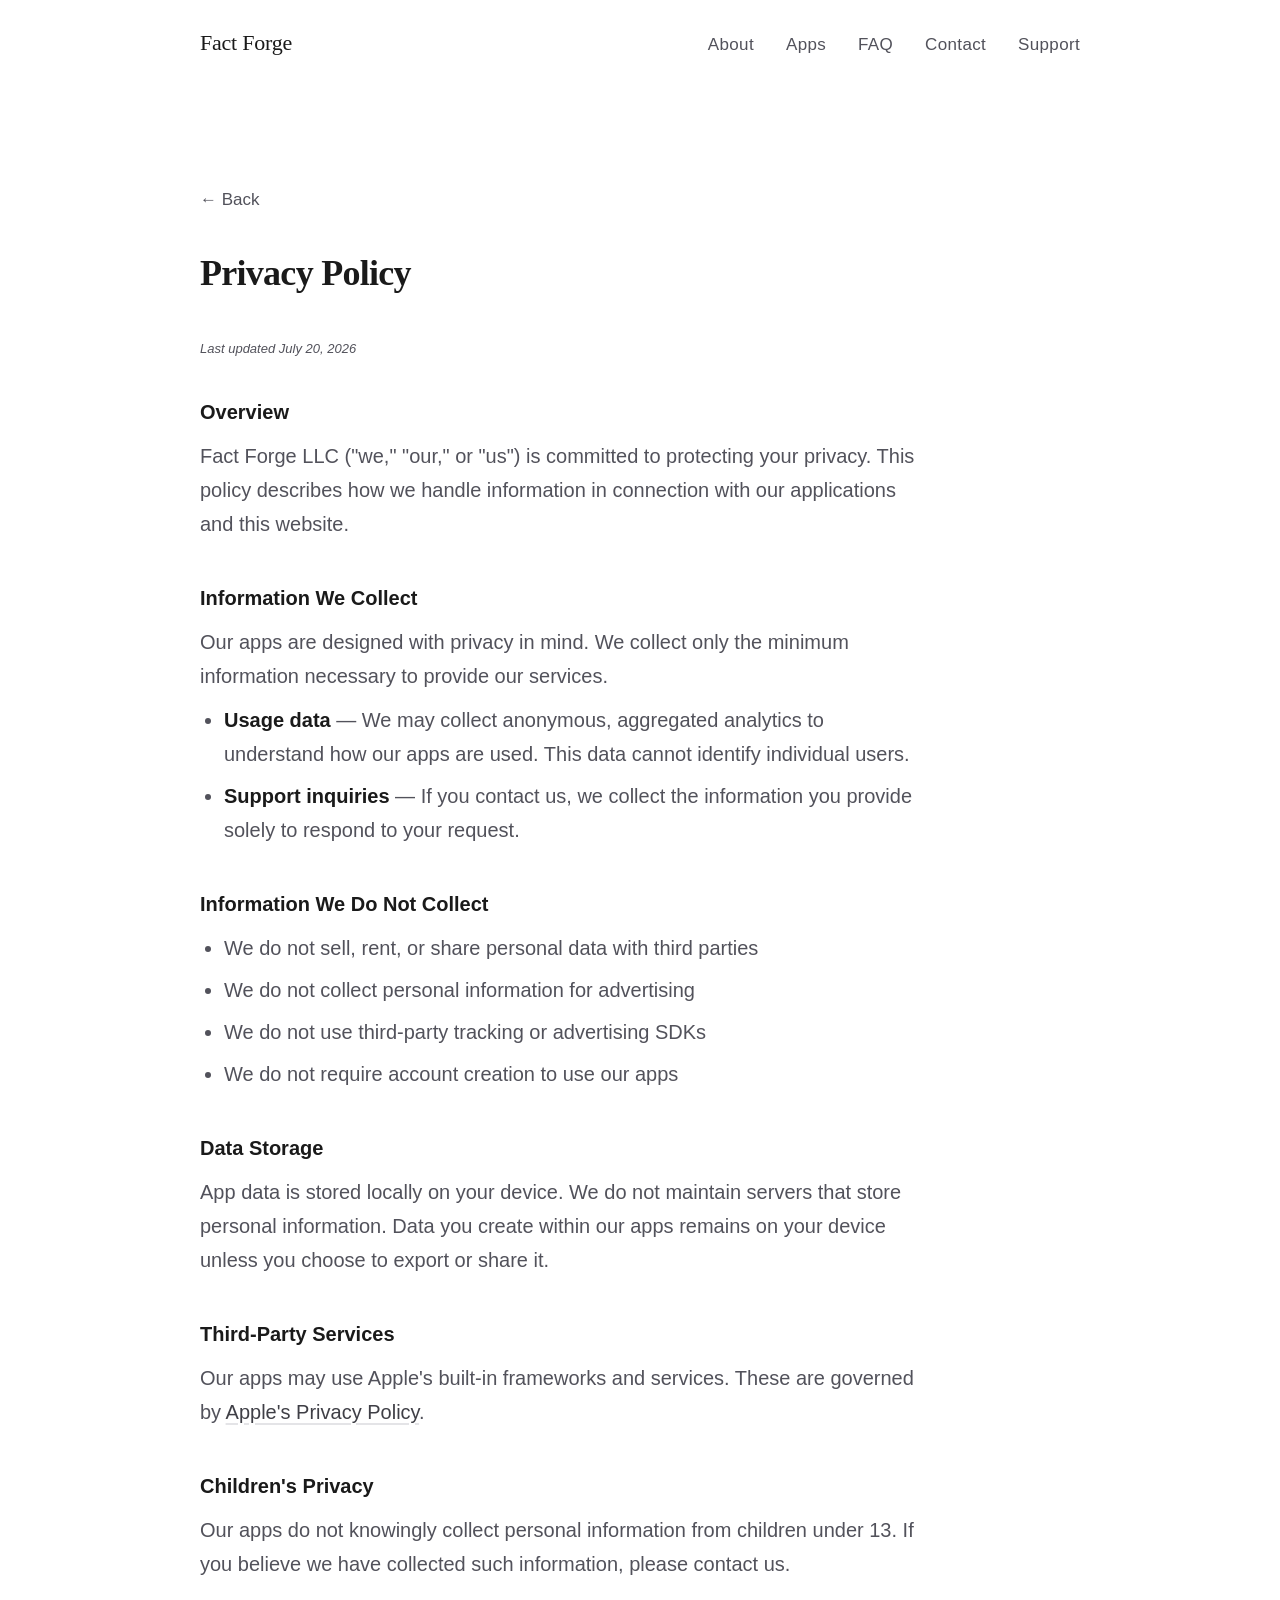
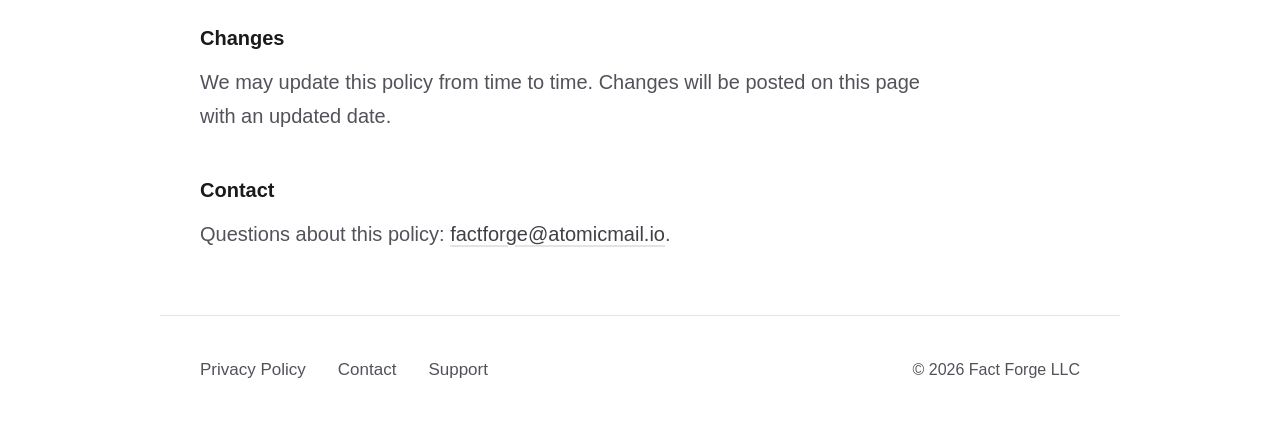
==== privacy.html @ 91d5e844 "Initial Fact Forge website with custom domain" ====
<!DOCTYPE html>
<html lang="en">
<head>
  <meta charset="UTF-8">
  <meta name="viewport" content="width=device-width, initial-scale=1.0">
  <title>Privacy Policy — Fact Forge</title>
  <meta name="description" content="Privacy policy for Fact Forge and its applications.">
  <link rel="stylesheet" href="style.css">
  <link rel="icon" href="data:image/svg+xml,<svg xmlns='http://www.w3.org/2000/svg' viewBox='0 0 100 100'><text y='.9em' font-size='90'>🔨</text></svg>">
</head>
<body>
  <header>
    <nav>
      <a href="/" class="wordmark">Fact Forge</a>
      <div class="nav-links">
        <a href="/#about">About</a>
        <a href="/#apps">Apps</a>
        <a href="/#faq">FAQ</a>
        <a href="contact.html">Contact</a>
        <a href="support.html">Support</a>
      </div>
    </nav>
  </header>

  <main>
    <section class="section page-section">
      <p class="back-link"><a href="/">&larr; Back</a></p>
      <h2 class="page-title">Privacy Policy</h2>
      <p><em style="font-size: 0.8125rem;">Last updated July 20, 2026</em></p>

      <h3>Overview</h3>
      <p>
        Fact Forge LLC ("we," "our," or "us") is committed to protecting your privacy.
        This policy describes how we handle information in connection with our
        applications and this website.
      </p>

      <h3>Information We Collect</h3>
      <p>
        Our apps are designed with privacy in mind. We collect only the minimum
        information necessary to provide our services.
      </p>
      <ul>
        <li><strong style="color: var(--ink);">Usage data</strong> &mdash; We may collect anonymous, aggregated analytics
          to understand how our apps are used. This data cannot identify individual users.</li>
        <li><strong style="color: var(--ink);">Support inquiries</strong> &mdash; If you contact us, we collect the information
          you provide solely to respond to your request.</li>
      </ul>

      <h3>Information We Do Not Collect</h3>
      <ul>
        <li>We do not sell, rent, or share personal data with third parties</li>
        <li>We do not collect personal information for advertising</li>
        <li>We do not use third-party tracking or advertising SDKs</li>
        <li>We do not require account creation to use our apps</li>
      </ul>

      <h3>Data Storage</h3>
      <p>
        App data is stored locally on your device. We do not maintain servers that
        store personal information. Data you create within our apps remains on your
        device unless you choose to export or share it.
      </p>

      <h3>Third-Party Services</h3>
      <p>
        Our apps may use Apple's built-in frameworks and services. These are governed by
        <a href="https://www.apple.com/legal/privacy/">Apple's Privacy Policy</a>.
      </p>

      <h3>Children's Privacy</h3>
      <p>
        Our apps do not knowingly collect personal information from children under 13.
        If you believe we have collected such information, please contact us.
      </p>

      <h3>Changes</h3>
      <p>
        We may update this policy from time to time. Changes will be posted on this
        page with an updated date.
      </p>

      <h3>Contact</h3>
      <p>
        Questions about this policy:
        <a href="mailto:factforge@atomicmail.io">factforge@atomicmail.io</a>.
      </p>
    </section>
  </main>

  <footer>
    <div class="footer-links">
      <a href="privacy.html">Privacy Policy</a>
      <a href="contact.html">Contact</a>
      <a href="support.html">Support</a>
    </div>
    <span class="copyright">&copy; 2026 Fact Forge LLC</span>
  </footer>
</body>
</html>
---- style.css ----
*,
*::before,
*::after {
  margin: 0;
  padding: 0;
  box-sizing: border-box;
}

:root {
  --ink: #1A1A1A;
  --paper: #FFFFFF;
  --iron: #52525B;
  --ember: #C2410C;
  --char: #3F3F46;
  --soot: #E4E4E7;
  --surface: #F8F8F8;
}

@media (prefers-color-scheme: dark) {
  :root {
    --ink: #F0F0F0;
    --paper: #0C0C0C;
    --iron: #A1A1AA;
    --ember: #F97316;
    --char: #D4D4D8;
    --soot: #27272A;
    --surface: #161616;
  }
}

:root[data-theme="dark"] {
  --ink: #F0F0F0;
  --paper: #0C0C0C;
  --iron: #A1A1AA;
  --ember: #F97316;
  --char: #D4D4D8;
  --soot: #27272A;
  --surface: #161616;
}

:root[data-theme="light"] {
  --ink: #1A1A1A;
  --paper: #FFFFFF;
  --iron: #52525B;
  --ember: #C2410C;
  --char: #3F3F46;
  --soot: #E4E4E7;
  --surface: #F8F8F8;
}

html {
  scroll-behavior: smooth;
}

body {
  font-family: -apple-system, BlinkMacSystemFont, "Segoe UI", Roboto, Helvetica, Arial, sans-serif;
  font-size: 1.25rem;
  color: var(--iron);
  background: var(--paper);
  line-height: 1.7;
  -webkit-font-smoothing: antialiased;
  -moz-osx-font-smoothing: grayscale;
}

a {
  color: var(--char);
  text-decoration-color: var(--soot);
  text-underline-offset: 0.2em;
  transition: color 0.15s, text-decoration-color 0.15s;
}

a:hover {
  color: var(--ink);
  text-decoration-color: var(--iron);
}

/* — Nav — */
header {
  position: sticky;
  top: 0;
  background: var(--paper);
  z-index: 100;
}

nav {
  max-width: 960px;
  margin: 0 auto;
  padding: 1.5rem 2.5rem;
  display: flex;
  justify-content: space-between;
  align-items: baseline;
}

.wordmark {
  font-family: Georgia, "Times New Roman", serif;
  font-size: 1.375rem;
  font-weight: 400;
  letter-spacing: -0.01em;
  color: var(--ink);
  text-decoration: none;
}

.nav-links {
  display: flex;
  gap: 2rem;
}

.nav-links a {
  font-size: 1.0625rem;
  color: var(--iron);
  text-decoration: none;
  letter-spacing: 0.02em;
}

.nav-links a:hover {
  color: var(--ink);
}

/* — Hero — */
.hero {
  max-width: 960px;
  margin: 0 auto;
  padding: 8rem 2.5rem 6rem;
}

.hero-name {
  font-family: Georgia, "Times New Roman", serif;
  font-size: 5rem;
  font-weight: 400;
  letter-spacing: -0.03em;
  line-height: 1.05;
  color: var(--ink);
  text-wrap: balance;
}

.hero-descriptor {
  margin-top: 1.25rem;
  font-size: 1.125rem;
  letter-spacing: 0.1em;
  text-transform: uppercase;
  color: var(--iron);
}

/* — Sections — */
.section {
  max-width: 960px;
  margin: 0 auto;
  padding: 4rem 2.5rem;
  border-top: 1px solid var(--soot);
}

.section h2 {
  font-size: 1rem;
  font-weight: 600;
  letter-spacing: 0.1em;
  text-transform: uppercase;
  color: var(--char);
  margin-bottom: 1.5rem;
}

.section p {
  max-width: 720px;
  font-size: 1.25rem;
}

.section p + p {
  margin-top: 1rem;
}

/* — Status badge — */
.status {
  display: inline-block;
  margin-top: 0.75rem;
  font-size: 0.9375rem;
  font-weight: 600;
  letter-spacing: 0.08em;
  text-transform: uppercase;
  color: var(--ember);
}

/* — Subpages — */
.page-section {
  border-top: none;
  padding-top: 6rem;
}

.page-section .back-link {
  margin-bottom: 1.75rem;
}

.page-section .back-link a {
  font-size: 1.0625rem;
  color: var(--iron);
  text-decoration: none;
}

.page-section .back-link a:hover {
  color: var(--ink);
}

.page-title {
  font-size: 2.25rem !important;
  font-family: Georgia, "Times New Roman", serif;
  font-weight: 400;
  letter-spacing: -0.02em !important;
  text-transform: none !important;
  color: var(--ink) !important;
}

.page-section h3 {
  font-size: 1.25rem;
  font-weight: 600;
  color: var(--ink);
  margin-top: 2.5rem;
  margin-bottom: 0.625rem;
}

.page-section h3:first-of-type {
  margin-top: 2rem;
}

.page-section ul {
  padding-left: 1.5rem;
  margin-top: 0.625rem;
  max-width: 720px;
  font-size: 1.25rem;
  color: var(--iron);
}

.page-section li {
  margin-bottom: 0.5rem;
}

.page-section a {
  color: var(--char);
}

.page-section a:hover {
  color: var(--ink);
}

/* — FAQ — */
.faq details {
  border-bottom: 1px solid var(--soot);
}

.faq details:first-of-type {
  border-top: 1px solid var(--soot);
}

.faq details summary {
  padding: 1.25rem 0;
  font-size: 1.25rem;
  font-weight: 500;
  color: var(--ink);
  cursor: pointer;
  list-style: none;
  display: flex;
  justify-content: space-between;
  align-items: center;
}

.faq details summary::-webkit-details-marker {
  display: none;
}

.faq details summary::after {
  content: "+";
  font-family: -apple-system, BlinkMacSystemFont, sans-serif;
  font-size: 1.5rem;
  font-weight: 300;
  color: var(--iron);
  flex-shrink: 0;
  margin-left: 1.25rem;
}

.faq details[open] summary::after {
  content: "\2212";
}

.faq details p {
  padding: 0 0 1.5rem;
  font-size: 1.125rem;
  line-height: 1.7;
  color: var(--iron);
  max-width: 720px;
}

.faq details a {
  color: var(--char);
}

.faq details a:hover {
  color: var(--ink);
}

/* — Contact — */
.contact a {
  color: var(--char);
}

.contact a:hover {
  color: var(--ink);
}

/* — Footer — */
footer {
  max-width: 960px;
  margin: 0 auto;
  padding: 2.5rem 2.5rem 3.5rem;
  border-top: 1px solid var(--soot);
  display: flex;
  justify-content: space-between;
  align-items: baseline;
  flex-wrap: wrap;
  gap: 1rem;
}

.footer-links {
  display: flex;
  gap: 2rem;
}

.footer-links a {
  font-size: 1.0625rem;
  color: var(--iron);
  text-decoration: none;
}

.footer-links a:hover {
  color: var(--ink);
}

.copyright {
  font-size: 1rem;
  color: var(--iron);
}

/* — Responsive — */
@media (max-width: 600px) {
  body { font-size: 1.125rem; }
  nav { padding: 1.25rem 1.5rem; }

  .hero {
    padding: 5rem 1.5rem 4rem;
  }

  .hero-name {
    font-size: 3.25rem;
  }

  .section {
    padding: 3rem 1.5rem;
  }

  footer {
    padding: 2rem 1.5rem 2.5rem;
    flex-direction: column;
    gap: 0.75rem;
  }

  .nav-links { gap: 1.5rem; }

  .page-section { padding-top: 4rem; }
}
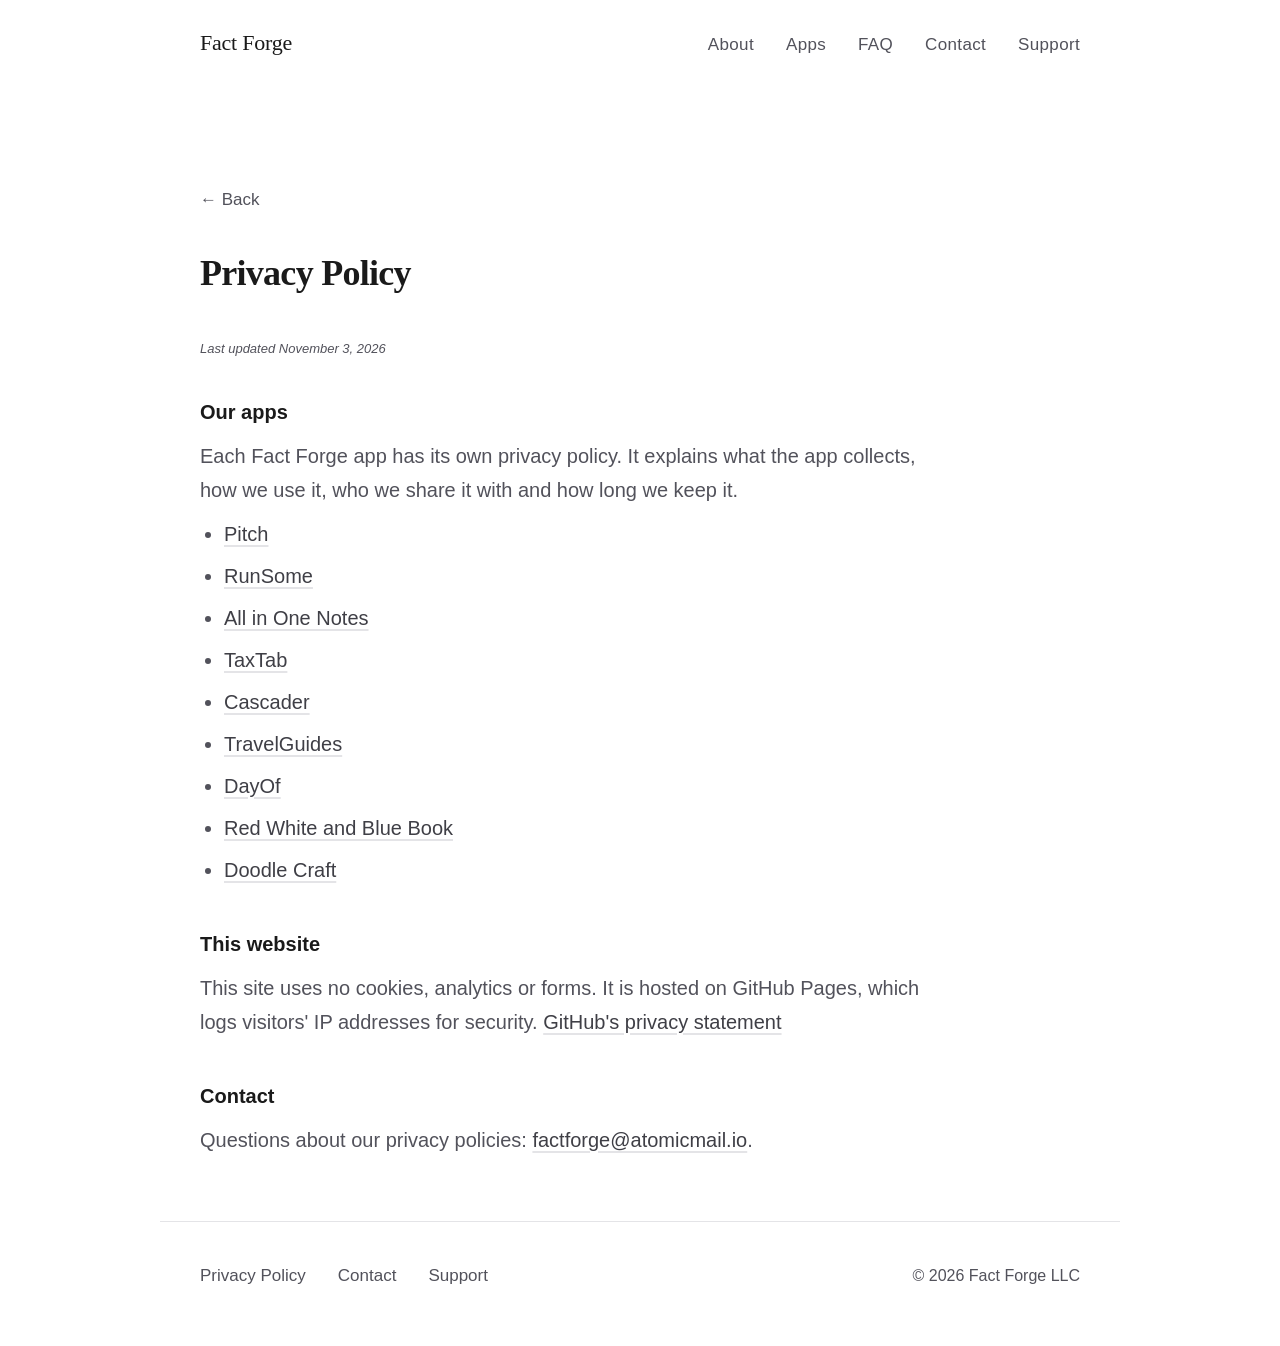
==== commit d7e8a067: "Privacy policies: one page per app, from one template Each app gets /<app>/privacy.html with the sam" ====
--- a/privacy.html
+++ b/privacy.html
@@ -4,7 +4,7 @@
   <meta charset="UTF-8">
   <meta name="viewport" content="width=device-width, initial-scale=1.0">
   <title>Privacy Policy — Fact Forge</title>
-  <meta name="description" content="Privacy policy for Fact Forge and its applications.">
+  <meta name="description" content="Privacy policies for Fact Forge's apps and this website.">
   <link rel="stylesheet" href="style.css">
   <link rel="icon" href="data:image/svg+xml,<svg xmlns='http://www.w3.org/2000/svg' viewBox='0 0 100 100'><text y='.9em' font-size='90'>🔨</text></svg>">
 </head>
@@ -26,63 +26,35 @@
     <section class="section page-section">
       <p class="back-link"><a href="/">&larr; Back</a></p>
       <h2 class="page-title">Privacy Policy</h2>
-      <p><em style="font-size: 0.8125rem;">Last updated July 20, 2026</em></p>
+      <p><em style="font-size: 0.8125rem;">Last updated November 3, 2026</em></p>
 
-      <h3>Overview</h3>
+      <h3>Our apps</h3>
       <p>
-        Fact Forge LLC ("we," "our," or "us") is committed to protecting your privacy.
-        This policy describes how we handle information in connection with our
-        applications and this website.
-      </p>
-
-      <h3>Information We Collect</h3>
-      <p>
-        Our apps are designed with privacy in mind. We collect only the minimum
-        information necessary to provide our services.
+        Each Fact Forge app has its own privacy policy. It explains what the app
+        collects, how we use it, who we share it with and how long we keep it.
       </p>
       <ul>
-        <li><strong style="color: var(--ink);">Usage data</strong> &mdash; We may collect anonymous, aggregated analytics
-          to understand how our apps are used. This data cannot identify individual users.</li>
-        <li><strong style="color: var(--ink);">Support inquiries</strong> &mdash; If you contact us, we collect the information
-          you provide solely to respond to your request.</li>
+        <li><a href="pitch/privacy.html">Pitch</a></li>
+        <li><a href="runsome/privacy.html">RunSome</a></li>
+        <li><a href="alloneplace/privacy.html">All in One Notes</a></li>
+        <li><a href="taxtab/privacy.html">TaxTab</a></li>
+        <li><a href="cascader/privacy.html">Cascader</a></li>
+        <li><a href="travelguides/privacy.html">TravelGuides</a></li>
+        <li><a href="dayof/privacy.html">DayOf</a></li>
+        <li><a href="redwhiteandbluebook/privacy.html">Red White and Blue Book</a></li>
+        <li><a href="doodlecraft/privacy.html">Doodle Craft</a></li>
       </ul>
 
-      <h3>Information We Do Not Collect</h3>
-      <ul>
-        <li>We do not sell, rent, or share personal data with third parties</li>
-        <li>We do not collect personal information for advertising</li>
-        <li>We do not use third-party tracking or advertising SDKs</li>
-        <li>We do not require account creation to use our apps</li>
-      </ul>
-
-      <h3>Data Storage</h3>
+      <h3>This website</h3>
       <p>
-        App data is stored locally on your device. We do not maintain servers that
-        store personal information. Data you create within our apps remains on your
-        device unless you choose to export or share it.
-      </p>
-
-      <h3>Third-Party Services</h3>
-      <p>
-        Our apps may use Apple's built-in frameworks and services. These are governed by
-        <a href="https://www.apple.com/legal/privacy/">Apple's Privacy Policy</a>.
-      </p>
-
-      <h3>Children's Privacy</h3>
-      <p>
-        Our apps do not knowingly collect personal information from children under 13.
-        If you believe we have collected such information, please contact us.
-      </p>
-
-      <h3>Changes</h3>
-      <p>
-        We may update this policy from time to time. Changes will be posted on this
-        page with an updated date.
+        This site uses no cookies, analytics or forms. It is hosted on GitHub
+        Pages, which logs visitors' IP addresses for security.
+        <a href="https://docs.github.com/en/site-policy/privacy-policies/github-general-privacy-statement">GitHub's privacy statement</a>
       </p>
 
       <h3>Contact</h3>
       <p>
-        Questions about this policy:
+        Questions about our privacy policies:
         <a href="mailto:factforge@atomicmail.io">factforge@atomicmail.io</a>.
       </p>
     </section>
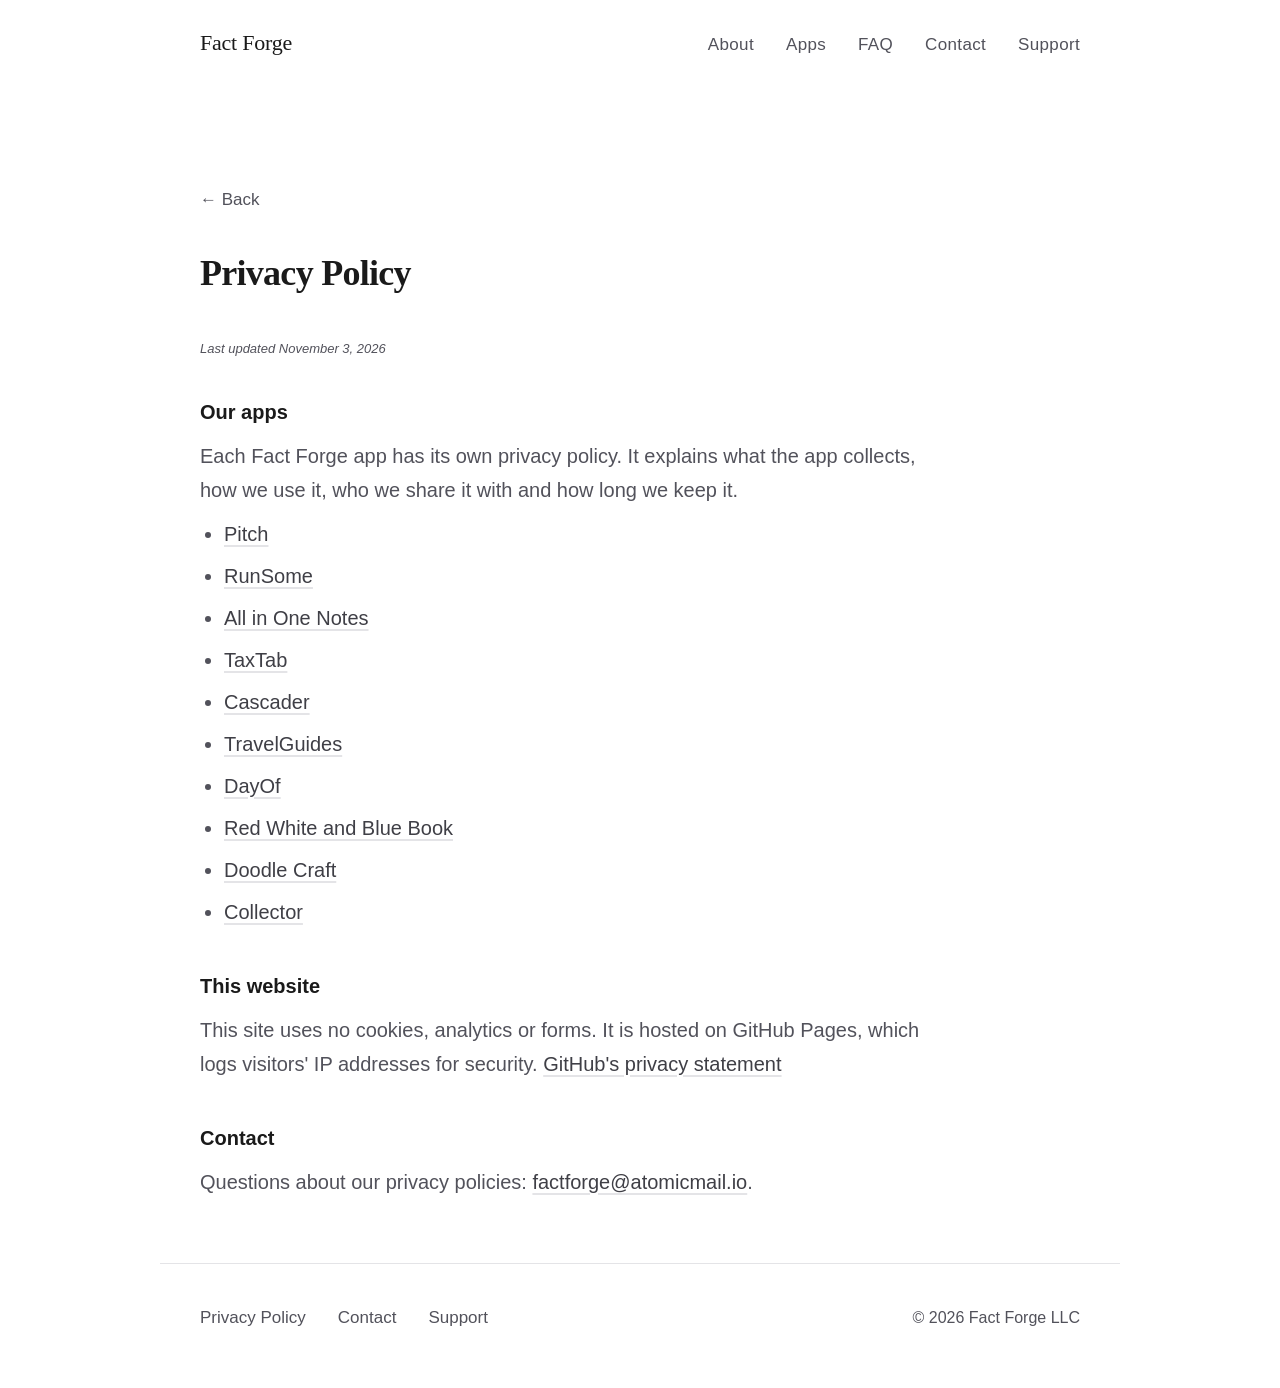
==== commit 59d8811d: "Collector privacy page, at /collector/privacy.html, and its line in the index Adam, 2026-11-03: "Col" ====
--- a/privacy.html
+++ b/privacy.html
@@ -43,6 +43,7 @@
         <li><a href="dayof/privacy.html">DayOf</a></li>
         <li><a href="redwhiteandbluebook/privacy.html">Red White and Blue Book</a></li>
         <li><a href="doodlecraft/privacy.html">Doodle Craft</a></li>
+        <li><a href="collector/privacy.html">Collector</a></li>
       </ul>
 
       <h3>This website</h3>
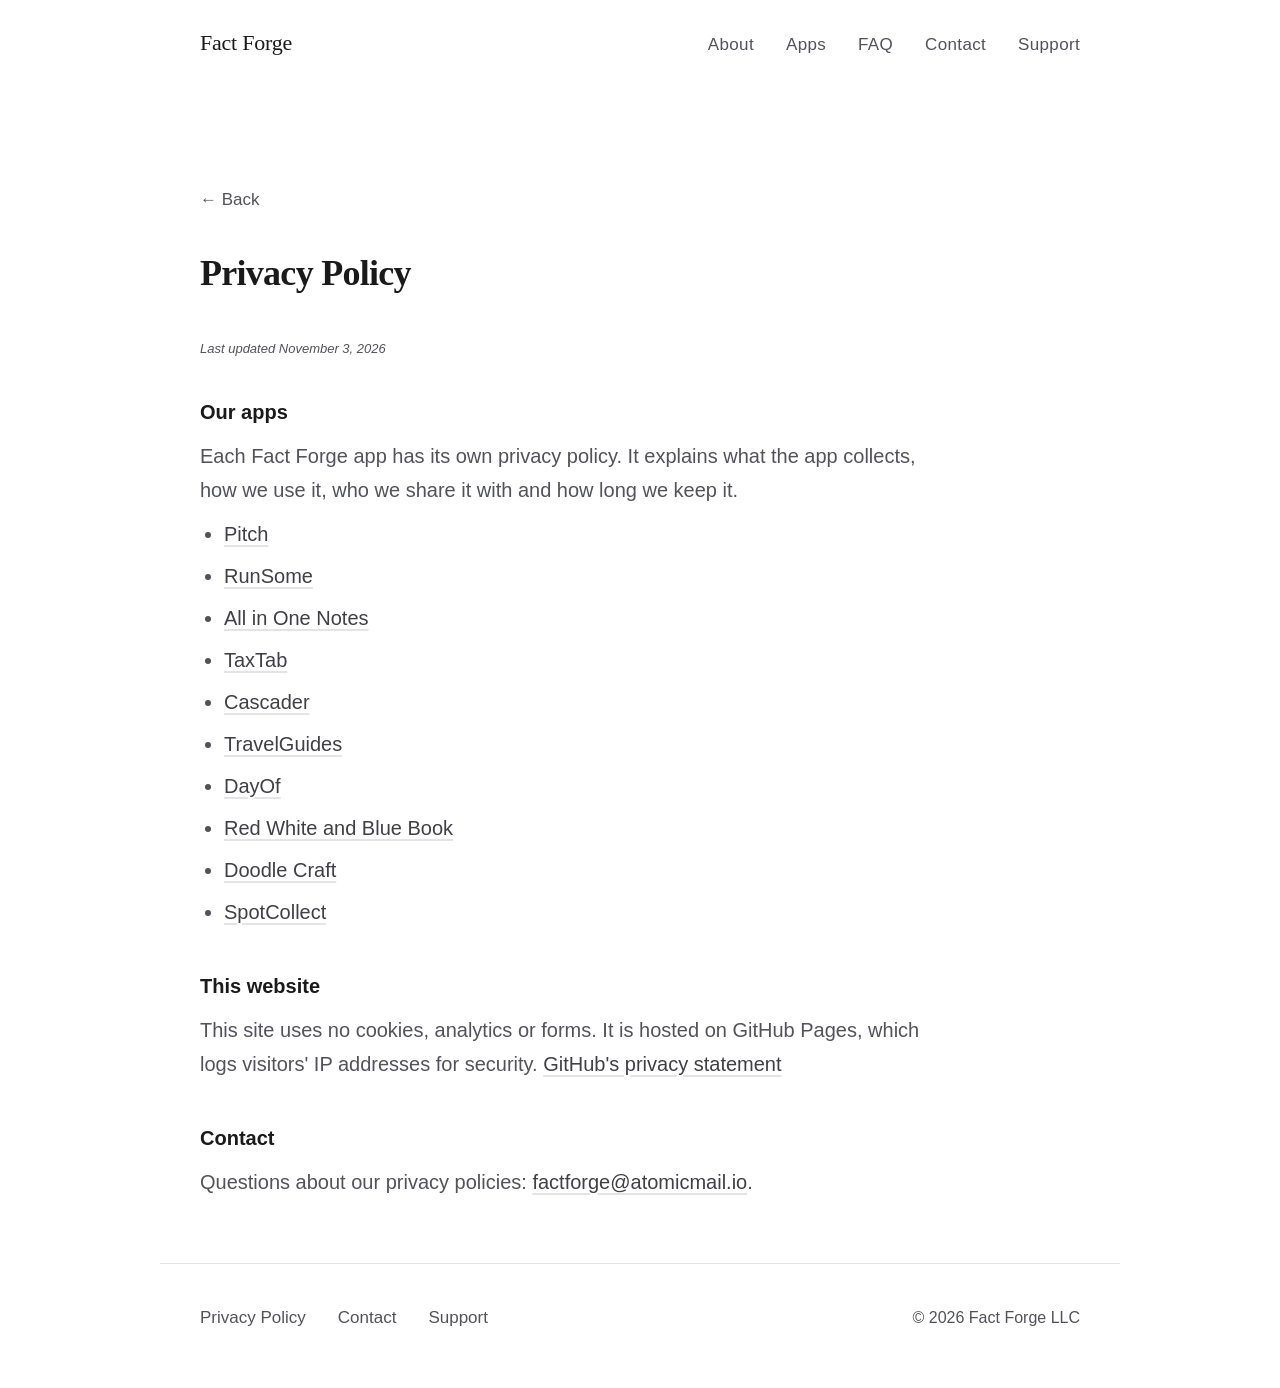
==== commit 54e7e2dd: "Collector's privacy page names the app SpotCollect (Adam's pick, 2026-11-03) Adam: "keep spotcollect" ====
--- a/privacy.html
+++ b/privacy.html
@@ -43,7 +43,7 @@
         <li><a href="dayof/privacy.html">DayOf</a></li>
         <li><a href="redwhiteandbluebook/privacy.html">Red White and Blue Book</a></li>
         <li><a href="doodlecraft/privacy.html">Doodle Craft</a></li>
-        <li><a href="collector/privacy.html">Collector</a></li>
+        <li><a href="collector/privacy.html">SpotCollect</a></li>
       </ul>
 
       <h3>This website</h3>
